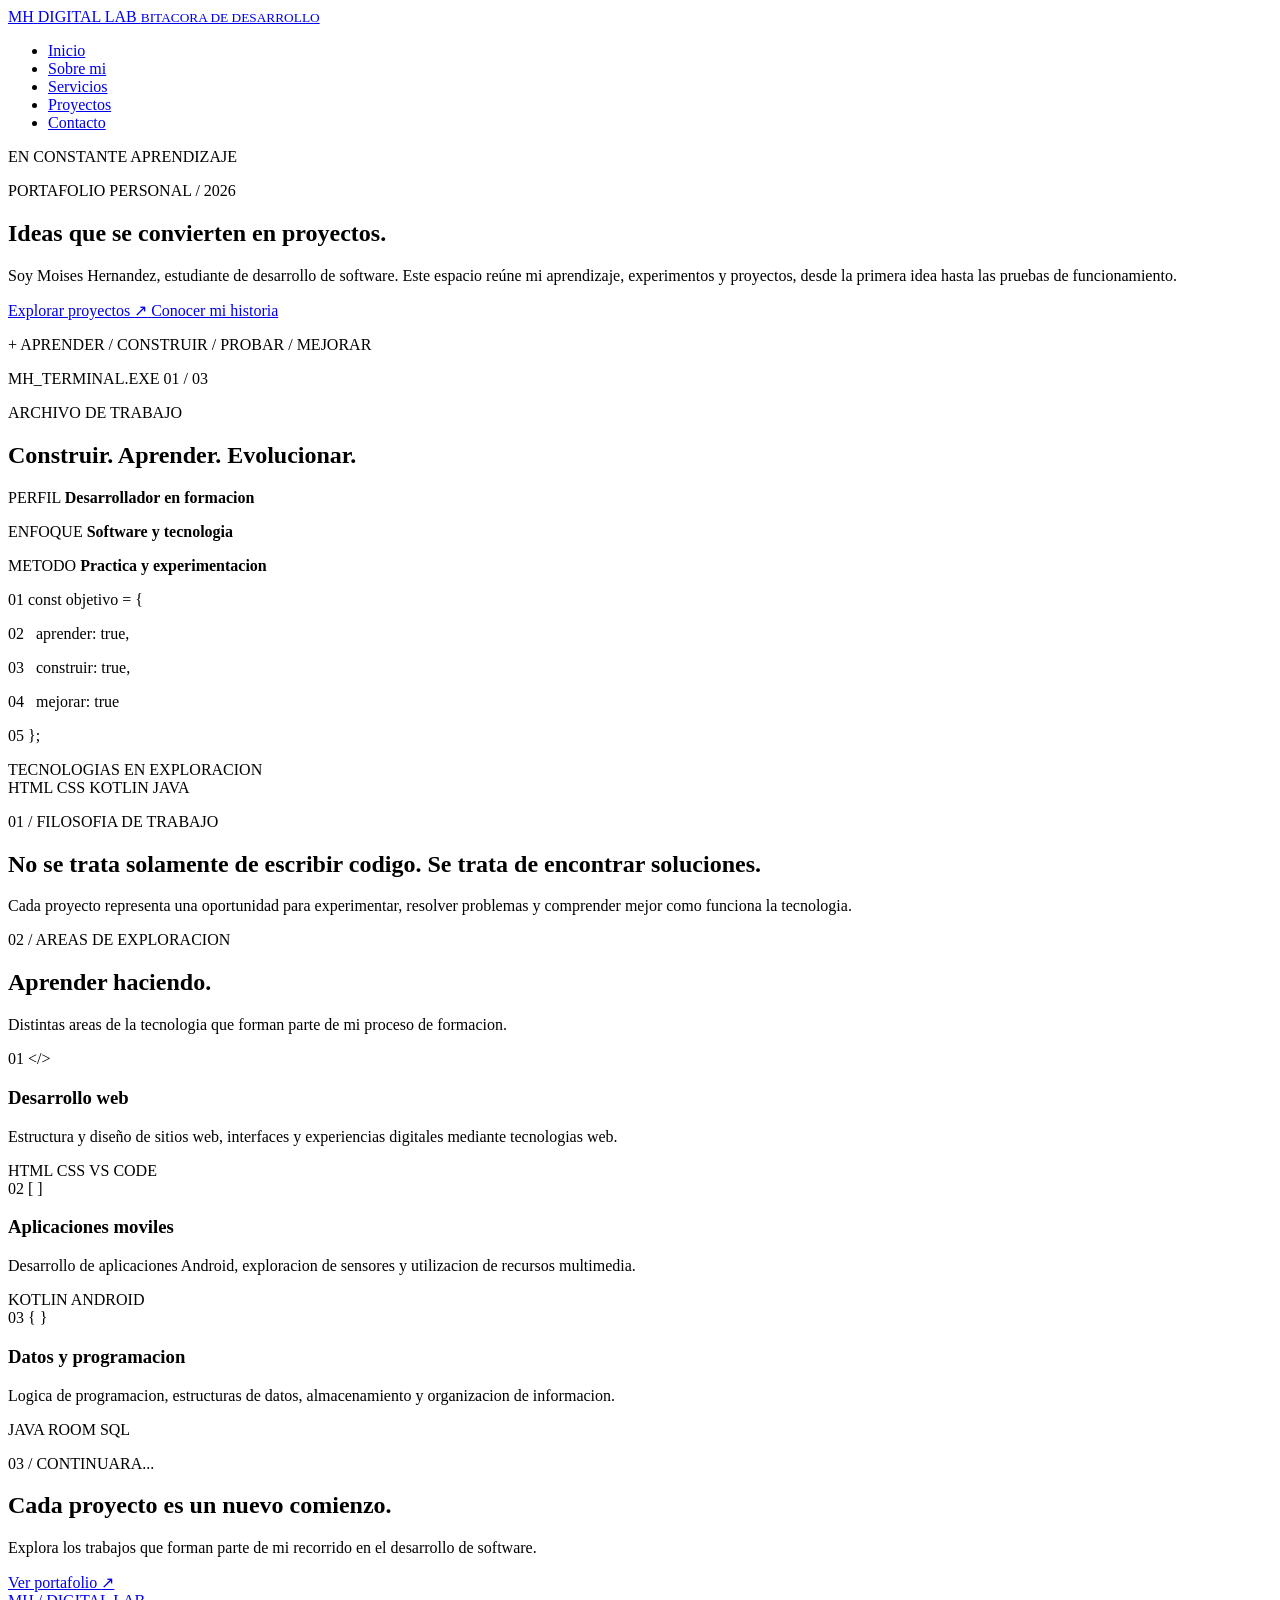
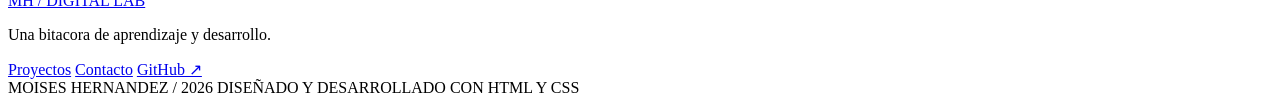
==== index.html @ 05d29c39 "Version inicial de MH Digital Lab" ====
<!DOCTYPE html>
<html lang="es">

<head>
    <meta charset="UTF-8">
    <meta name="viewport" content="width=device-width, initial-scale=1.0">

    <meta name="description"
        content="Portafolio de Moises Hernandez. Bitacora personal de aprendizaje, desarrollo de software y proyectos tecnologicos.">

    <meta name="author" content="Moises Hernandez">

    <title>MH / Digital Lab | Inicio</title>

    <!-- Hoja de estilos externa -->
    <link rel="stylesheet" href="css/styles.css">
</head>

<body>

    <!-- ENCABEZADO Y NAVEGACION -->
    <header class="site-header">

        <div class="wrap header-inner">

            <a href="index.html" id="brand" aria-label="MH Digital Lab, inicio">
                <span class="brand-mark">MH</span>
                <span class="brand-name">
                    DIGITAL LAB
                    <small>BITACORA DE DESARROLLO</small>
                </span>
            </a>

            <nav class="main-nav" aria-label="Navegacion principal">
                <ul>
                    <li><a href="index.html" class="active">Inicio</a></li>
                    <li><a href="sobre-mi.html">Sobre mi</a></li>
                    <li><a href="servicios.html">Servicios</a></li>
                    <li><a href="portafolio.html">Proyectos</a></li>
                    <li><a href="contacto.html">Contacto</a></li>
                </ul>
            </nav>

            <span class="header-status">
                <span class="status-dot"></span>
                EN CONSTANTE APRENDIZAJE
            </span>

        </div>

    </header>


    <!-- CONTENIDO PRINCIPAL -->
    <main id="contenido">


        <!-- PRESENTACION PRINCIPAL -->
        <section class="hero">

            <div class="wrap hero-grid">

                <div class="hero-copy">

                    <p class="eyebrow">
                        <span class="eyebrow-line"></span>
                        PORTAFOLIO PERSONAL / 2026
                    </p>

                    <h1>
                        Ideas que se convierten en
                        <span>proyectos.</span>
                    </h1>

                    <p class="hero-description">
                        Soy Moises Hernandez, estudiante de desarrollo
                        de software. Este espacio reúne mi aprendizaje,
                        experimentos y proyectos, desde la primera idea
                        hasta las pruebas de funcionamiento.
                    </p>

                    <div class="hero-actions">

                        <a href="portafolio.html" class="btn btn-primary">
                            Explorar proyectos
                            <span aria-hidden="true">↗</span>
                        </a>

                        <a href="sobre-mi.html" class="btn btn-secondary">
                            Conocer mi historia
                        </a>

                    </div>

                    <p class="hero-note">
                        <span class="note-symbol">+</span>
                        APRENDER / CONSTRUIR / PROBAR / MEJORAR
                    </p>

                </div>


                <!-- PANEL VISUAL PERSONALIZADO -->
                <aside class="lab-panel" aria-label="Panel de desarrollo personal">

                    <div class="panel-top">

                        <div class="window-controls">
                            <span></span>
                            <span></span>
                            <span></span>
                        </div>

                        <span>MH_TERMINAL.EXE</span>

                        <span>01 / 03</span>

                    </div>


                    <div class="panel-content">

                        <p class="terminal-label">
                            ARCHIVO DE TRABAJO
                        </p>

                        <h2>
                            Construir.
                            <span>Aprender.</span>
                            Evolucionar.
                        </h2>

                        <div class="terminal-divider"></div>

                        <div class="terminal-data">

                            <p>
                                <span>PERFIL</span>
                                <strong>Desarrollador en formacion</strong>
                            </p>

                            <p>
                                <span>ENFOQUE</span>
                                <strong>Software y tecnologia</strong>
                            </p>

                            <p>
                                <span>METODO</span>
                                <strong>Practica y experimentacion</strong>
                            </p>

                        </div>

                        <div class="code-preview">
                            <p><span class="code-number">01</span> const objetivo = {</p>
                            <p><span class="code-number">02</span> &nbsp; aprender: true,</p>
                            <p><span class="code-number">03</span> &nbsp; construir: true,</p>
                            <p><span class="code-number">04</span> &nbsp; mejorar: true</p>
                            <p><span class="code-number">05</span> };</p>
                        </div>

                    </div>


                    <div class="panel-bottom">
                        <span>TECNOLOGIAS EN EXPLORACION</span>

                        <div class="technology-tags">
                            <span>HTML</span>
                            <span>CSS</span>
                            <span>KOTLIN</span>
                            <span>JAVA</span>
                        </div>
                    </div>

                </aside>

            </div>

        </section>


        <!-- DECLARACION PERSONAL -->
        <section class="statement">

            <div class="wrap statement-content">

                <p class="section-index">
                    01 / FILOSOFIA DE TRABAJO
                </p>

                <h2>
                    No se trata solamente de escribir codigo.
                    Se trata de <span>encontrar soluciones.</span>
                </h2>

                <p>
                    Cada proyecto representa una oportunidad para
                    experimentar, resolver problemas y comprender
                    mejor como funciona la tecnologia.
                </p>

            </div>

        </section>


        <!-- AREAS DE INTERES -->
        <section class="interests">

            <div class="wrap">

                <div class="section-heading">

                    <div>
                        <p class="section-index">
                            02 / AREAS DE EXPLORACION
                        </p>

                        <h2>Aprender haciendo.</h2>
                    </div>

                    <p class="heading-description">
                        Distintas areas de la tecnologia que forman
                        parte de mi proceso de formacion.
                    </p>

                </div>


                <div class="interest-grid">


                    <article class="interest-card">

                        <div class="card-top">
                            <span>01</span>
                            <span class="card-symbol">&lt;/&gt;</span>
                        </div>

                        <h3>Desarrollo web</h3>

                        <p>
                            Estructura y diseño de sitios web,
                            interfaces y experiencias digitales
                            mediante tecnologias web.
                        </p>

                        <div class="card-tags">
                            <span>HTML</span>
                            <span>CSS</span>
                            <span>VS CODE</span>
                        </div>

                    </article>


                    <article class="interest-card">

                        <div class="card-top">
                            <span>02</span>
                            <span class="card-symbol">[ ]</span>
                        </div>

                        <h3>Aplicaciones moviles</h3>

                        <p>
                            Desarrollo de aplicaciones Android,
                            exploracion de sensores y utilizacion
                            de recursos multimedia.
                        </p>

                        <div class="card-tags">
                            <span>KOTLIN</span>
                            <span>ANDROID</span>
                        </div>

                    </article>


                    <article class="interest-card">

                        <div class="card-top">
                            <span>03</span>
                            <span class="card-symbol">{ }</span>
                        </div>

                        <h3>Datos y programacion</h3>

                        <p>
                            Logica de programacion, estructuras
                            de datos, almacenamiento y organizacion
                            de informacion.
                        </p>

                        <div class="card-tags">
                            <span>JAVA</span>
                            <span>ROOM</span>
                            <span>SQL</span>
                        </div>

                    </article>


                </div>

            </div>

        </section>


        <!-- CIERRE Y LLAMADA A LA ACCION -->
        <section class="closing">

            <div class="wrap closing-content">

                <p class="section-index">
                    03 / CONTINUARA...
                </p>

                <h2>
                    Cada proyecto es
                    <span>un nuevo comienzo.</span>
                </h2>

                <p>
                    Explora los trabajos que forman parte de mi
                    recorrido en el desarrollo de software.
                </p>

                <a href="portafolio.html" class="btn btn-dark">
                    Ver portafolio
                    <span aria-hidden="true">↗</span>
                </a>

            </div>

        </section>


    </main>


    <!-- PIE DE PAGINA -->
    <footer class="site-footer">

        <div class="wrap footer-content">

            <div>
                <a href="index.html" class="footer-brand">
                    MH / DIGITAL LAB
                </a>

                <p>
                    Una bitacora de aprendizaje y desarrollo.
                </p>
            </div>

            <div class="footer-links">

                <a href="portafolio.html">Proyectos</a>

                <a href="contacto.html">Contacto</a>

                <a href="https://github.com/juanjujustu99-crypto"
                   target="_blank"
                   rel="noopener noreferrer">
                    GitHub ↗
                </a>

            </div>

        </div>

        <div class="wrap footer-bottom">

            <span>MOISES HERNANDEZ / 2026</span>

            <span>DISEÑADO Y DESARROLLADO CON HTML Y CSS</span>

        </div>

    </footer>

</body>
</html>
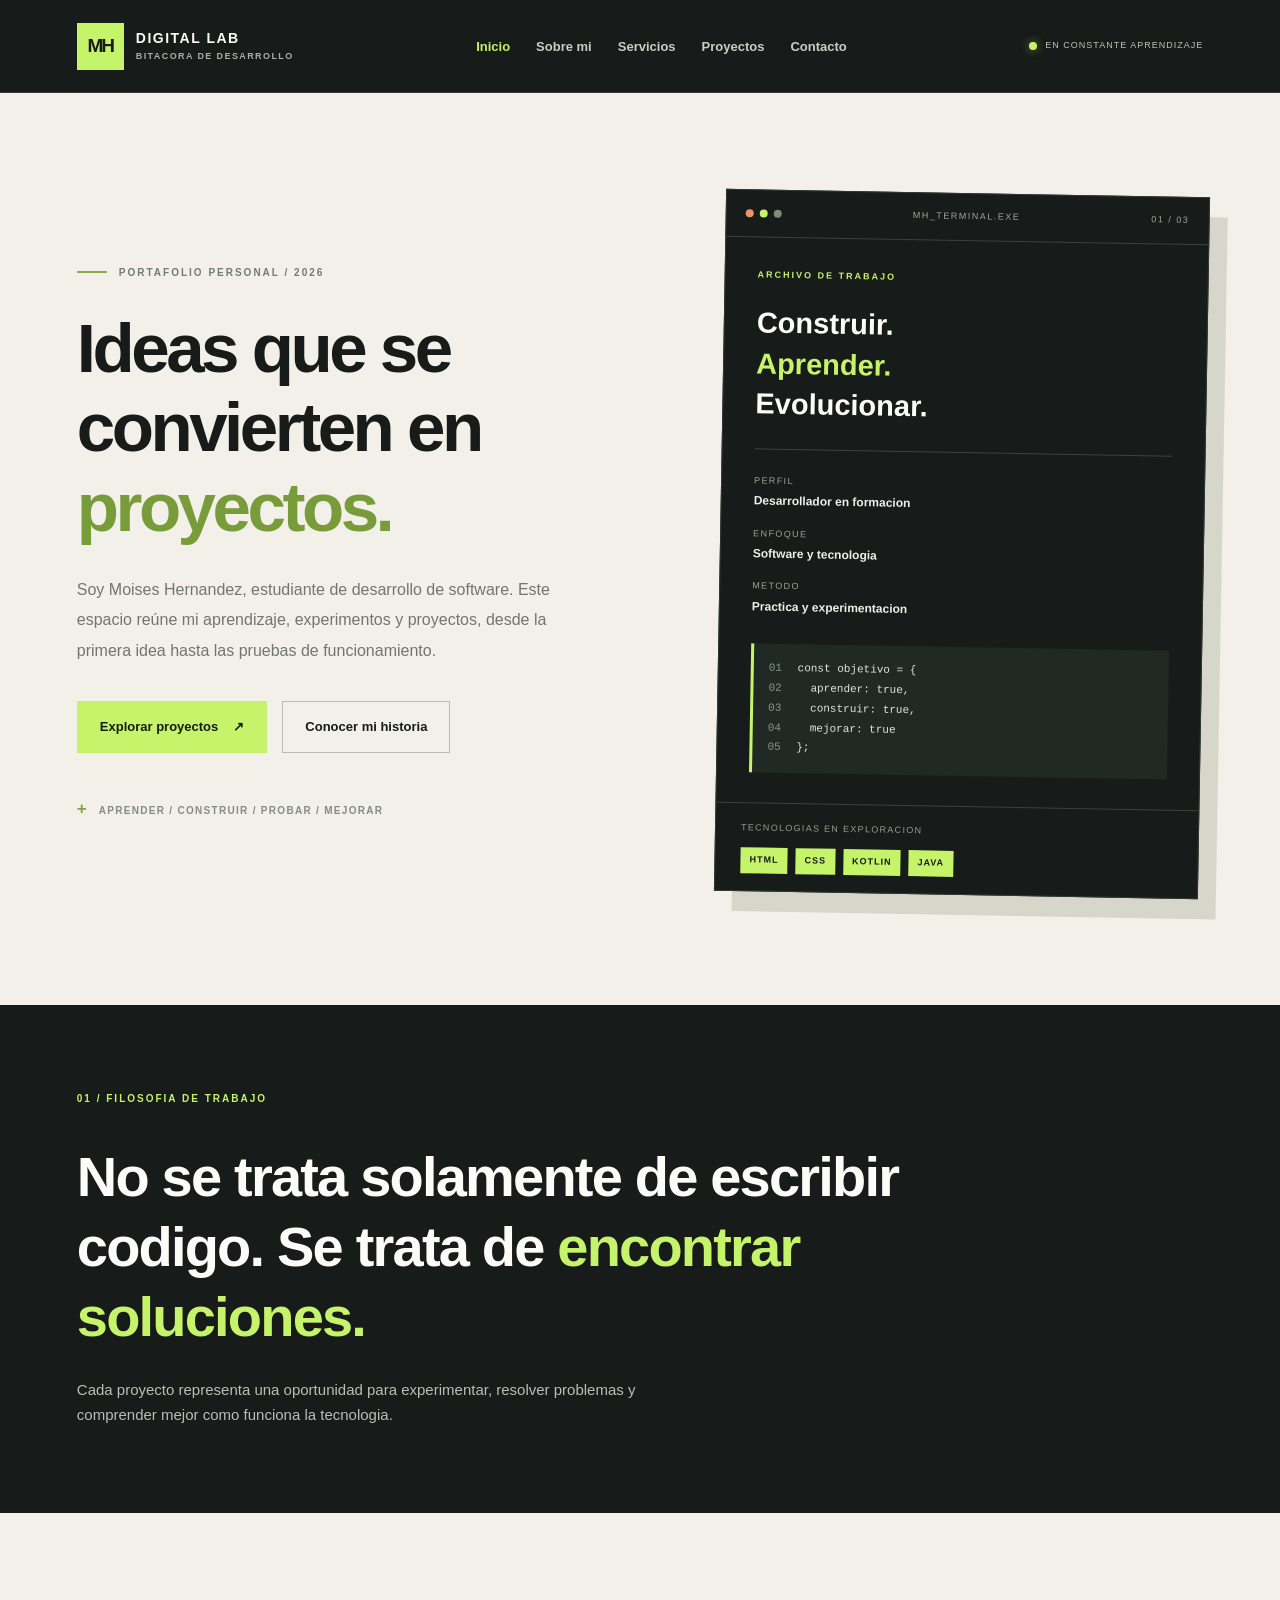
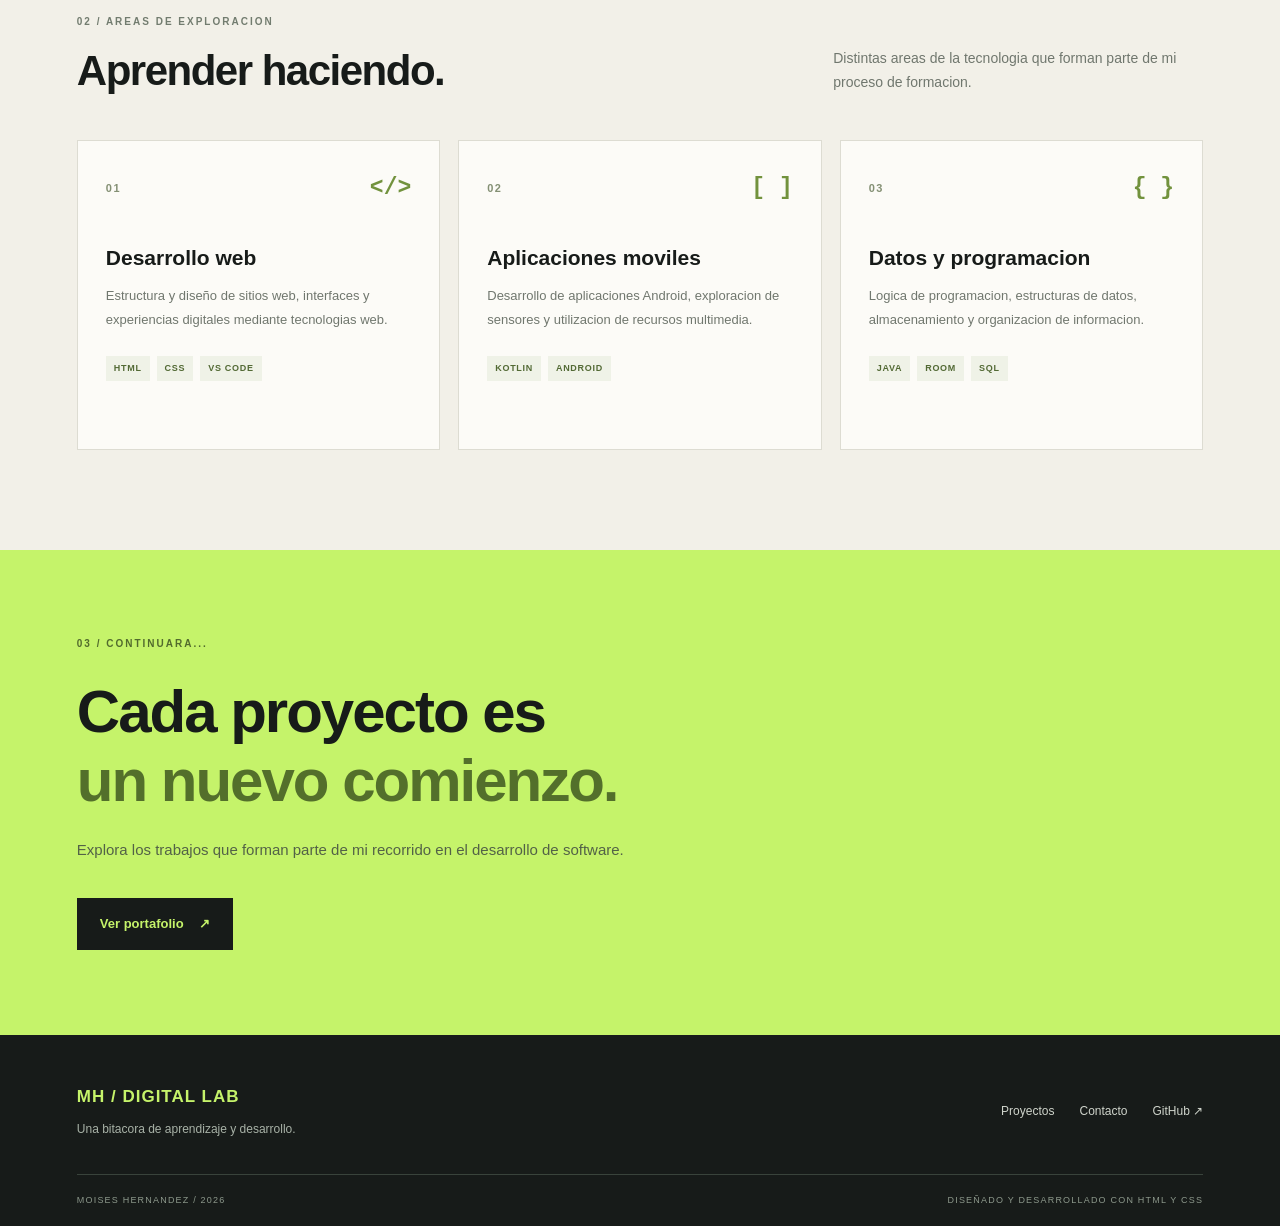
==== commit c1add8e7: "Implementa diseño responsivo y carrusel de proyectos" ====
--- a/index.html
+++ b/index.html
@@ -14,7 +14,7 @@
     <title>MH / Digital Lab | Inicio</title>
 
     <!-- Hoja de estilos externa -->
-    <link rel="stylesheet" href="css/styles.css">
+    <link rel="stylesheet" href="CSS/estilos.css">
 </head>
 
 <body>
@@ -31,6 +31,18 @@
                     <small>BITACORA DE DESARROLLO</small>
                 </span>
             </a>
+            <input
+    type="checkbox"
+    id="menu-toggle"
+    class="menu-toggle-input"
+    aria-label="Abrir o cerrar menú de navegación"
+>
+
+<label
+    for="menu-toggle"
+    class="menu-toggle-button"
+    aria-hidden="true">
+</label>
 
             <nav class="main-nav" aria-label="Navegacion principal">
                 <ul>
--- a/CSS/estilos.css
+++ b/CSS/estilos.css
@@ -0,0 +1,3378 @@
+
+/* ==================================================
+   MH / DIGITAL LAB
+   Identidad visual y hoja de estilos principal
+   Autor: Moises Hernandez
+================================================== */
+
+
+/* 01. VARIABLES Y CONFIGURACION GENERAL
+-------------------------------------------------- */
+
+:root {
+    --grafito: #171B19;
+    --grafito-claro: #222925;
+    --grafito-suave: #303A33;
+
+    --marfil: #F2F0E8;
+    --blanco: #FCFBF7;
+
+    --lima: #C5F36A;
+    --naranja: #E79564;
+
+    --texto: #202820;
+    --texto-secundario: #70776E;
+    --borde: #DDDCD2;
+
+    --ancho-maximo: 1180px;
+}
+
+* {
+    margin: 0;
+    padding: 0;
+    box-sizing: border-box;
+}
+
+html {
+    scroll-behavior: smooth;
+}
+
+body {
+    font-family: "Segoe UI", Arial, sans-serif;
+    background-color: var(--marfil);
+    color: var(--texto);
+    font-size: 16px;
+    line-height: 1.7;
+}
+
+.wrap {
+    width: 88%;
+    max-width: var(--ancho-maximo);
+    margin: 0 auto;
+}
+
+a {
+    color: inherit;
+    text-decoration: none;
+}
+
+ul {
+    list-style: none;
+}
+
+img {
+    max-width: 100%;
+    display: block;
+}
+
+h1, h2, h3 {
+    line-height: 1.15;
+    font-weight: 750;
+}
+
+
+/* 02. ENCABEZADO Y MARCA PERSONAL
+-------------------------------------------------- */
+
+.site-header {
+    background-color: var(--grafito);
+    color: var(--blanco);
+    border-bottom: 1px solid #343D37;
+}
+
+.header-inner {
+    min-height: 92px;
+    display: flex;
+    align-items: center;
+    justify-content: space-between;
+    gap: 30px;
+}
+
+/* Identidad MH */
+
+#brand {
+    display: flex;
+    align-items: center;
+    gap: 12px;
+    flex-shrink: 0;
+}
+
+.brand-mark {
+    width: 47px;
+    height: 47px;
+    display: grid;
+    place-items: center;
+    background-color: var(--lima);
+    color: var(--grafito);
+    font-weight: 900;
+    font-size: 19px;
+    letter-spacing: -2px;
+}
+
+.brand-name {
+    font-size: 14px;
+    font-weight: 800;
+    letter-spacing: 1.5px;
+    line-height: 1.3;
+}
+
+.brand-name small {
+    display: block;
+    color: #A6B0A5;
+    font-size: 9px;
+    letter-spacing: 1.4px;
+    margin-top: 4px;
+}
+
+/* Navegacion */
+
+.main-nav ul {
+    display: flex;
+    flex-wrap: wrap;
+    gap: 26px;
+}
+
+.main-nav a {
+    color: #C8CEC7;
+    font-size: 13px;
+    font-weight: 600;
+    transition: color 0.25s ease;
+}
+
+.main-nav a:hover,
+.main-nav a.active {
+    color: var(--lima);
+}
+
+.header-status {
+    color: #BAC3B9;
+    font-size: 9px;
+    letter-spacing: 1px;
+    display: flex;
+    align-items: center;
+    gap: 8px;
+    white-space: nowrap;
+}
+
+.status-dot {
+    width: 8px;
+    height: 8px;
+    border-radius: 50%;
+    background-color: var(--lima);
+    box-shadow: 0 0 10px rgba(197, 243, 106, 0.5);
+}
+
+
+/* 03. PRESENTACION PRINCIPAL
+-------------------------------------------------- */
+
+.hero {
+    padding: 100px 0 110px;
+    overflow: hidden;
+}
+
+.hero-grid {
+    display: grid;
+    grid-template-columns: 1.08fr 0.92fr;
+    align-items: center;
+    gap: 75px;
+}
+
+.eyebrow,
+.section-index {
+    display: flex;
+    align-items: center;
+    gap: 12px;
+    color: #727C6F;
+    font-size: 10px;
+    font-weight: 800;
+    letter-spacing: 2px;
+}
+
+.eyebrow {
+    margin-bottom: 28px;
+}
+
+.eyebrow-line {
+    width: 30px;
+    height: 2px;
+    background-color: #8BAB46;
+}
+
+.hero-copy h1 {
+    color: var(--grafito);
+    font-size: clamp(48px, 5.4vw, 72px);
+    letter-spacing: -3.5px;
+    max-width: 620px;
+    margin-bottom: 28px;
+}
+
+.hero-copy h1 span {
+    display: block;
+    color: #789C39;
+}
+
+.hero-description {
+    max-width: 520px;
+    color: var(--texto-secundario);
+    font-size: 16px;
+    line-height: 1.9;
+}
+
+.hero-actions {
+    display: flex;
+    flex-wrap: wrap;
+    align-items: center;
+    gap: 15px;
+    margin-top: 35px;
+}
+
+/* Botones generales */
+
+.btn {
+    display: inline-flex;
+    align-items: center;
+    justify-content: center;
+    gap: 15px;
+    padding: 14px 22px;
+    font-size: 13px;
+    font-weight: 750;
+    transition: all 0.25s ease;
+}
+
+.btn-primary {
+    background-color: var(--lima);
+    color: var(--grafito);
+    border: 1px solid var(--lima);
+}
+
+.btn-primary:hover {
+    background-color: var(--grafito);
+    color: var(--lima);
+    transform: translateY(-3px);
+    box-shadow: 0 9px 20px rgba(23, 27, 25, 0.15);
+}
+
+.btn-secondary {
+    border: 1px solid #B8BBAE;
+    color: var(--grafito);
+}
+
+.btn-secondary:hover {
+    background-color: var(--grafito);
+    border-color: var(--grafito);
+    color: var(--blanco);
+    transform: translateY(-3px);
+}
+
+.btn-dark {
+    background-color: var(--grafito);
+    color: var(--lima);
+    border: 1px solid var(--grafito);
+}
+
+.btn-dark:hover {
+    background-color: var(--lima);
+    border-color: var(--lima);
+    color: var(--grafito);
+    transform: translateY(-3px);
+}
+
+.hero-note {
+    margin-top: 42px;
+    color: #858C80;
+    font-size: 10px;
+    font-weight: 750;
+    letter-spacing: 1.3px;
+}
+
+.note-symbol {
+    color: #83A641;
+    font-size: 17px;
+    margin-right: 7px;
+}
+
+
+/* 04. PANEL VISUAL TIPO TERMINAL
+-------------------------------------------------- */
+
+.lab-panel {
+    background-color: var(--grafito);
+    color: var(--blanco);
+    box-shadow: 18px 20px 0 #D6D7CA;
+    border: 1px solid #303A33;
+    transform: rotate(1deg);
+}
+
+/* Barra superior del panel */
+
+.panel-top {
+    height: 47px;
+    padding: 0 19px;
+    display: flex;
+    align-items: center;
+    justify-content: space-between;
+    gap: 12px;
+    color: #9BA99B;
+    border-bottom: 1px solid #39433B;
+    font-size: 9px;
+    letter-spacing: 1.5px;
+}
+
+.window-controls {
+    display: flex;
+    gap: 6px;
+}
+
+.window-controls span {
+    width: 8px;
+    height: 8px;
+    border-radius: 50%;
+    background-color: #7F8A7F;
+}
+
+.window-controls span:first-child {
+    background-color: var(--naranja);
+}
+
+.window-controls span:nth-child(2) {
+    background-color: var(--lima);
+}
+
+/* Contenido interno */
+
+.panel-content {
+    padding: 30px 32px;
+}
+
+.terminal-label {
+    color: var(--lima);
+    font-size: 9px;
+    letter-spacing: 2px;
+    font-weight: 800;
+    margin-bottom: 20px;
+}
+
+.panel-content h2 {
+    color: var(--blanco);
+    font-size: 29px;
+    line-height: 1.4;
+}
+
+.panel-content h2 span {
+    color: var(--lima);
+    display: block;
+}
+
+.terminal-divider {
+    width: 100%;
+    height: 1px;
+    background-color: #3A443D;
+    margin: 24px 0;
+}
+
+.terminal-data {
+    display: grid;
+    gap: 15px;
+}
+
+.terminal-data p {
+    display: flex;
+    flex-direction: column;
+    gap: 2px;
+    margin: 0;
+}
+
+.terminal-data span {
+    color: #9AA79A;
+    font-size: 9px;
+    letter-spacing: 1.4px;
+}
+
+.terminal-data strong {
+    color: #EDF0E9;
+    font-size: 12px;
+    font-weight: 600;
+}
+
+.code-preview {
+    margin-top: 27px;
+    padding: 15px;
+    background-color: #202923;
+    border-left: 3px solid var(--lima);
+}
+
+.code-preview p {
+    color: #DEE7D9;
+    font-family: Consolas, monospace;
+    font-size: 11px;
+    line-height: 1.8;
+    margin: 0;
+}
+
+.code-number {
+    color: #889886;
+    margin-right: 9px;
+}
+
+/* Tecnologias del panel */
+
+.panel-bottom {
+    padding: 17px 25px;
+    border-top: 1px solid #39433B;
+}
+
+.panel-bottom > span {
+    display: block;
+    color: #91A092;
+    font-size: 9px;
+    letter-spacing: 1.3px;
+    margin-bottom: 12px;
+}
+
+.technology-tags {
+    display: flex;
+    flex-wrap: wrap;
+    gap: 8px;
+}
+
+.technology-tags span {
+    color: var(--grafito);
+    background-color: var(--lima);
+    padding: 5px 9px;
+    font-size: 9px;
+    font-weight: 900;
+    letter-spacing: 1px;
+}
+
+
+/* 05. DECLARACION PERSONAL
+-------------------------------------------------- */
+
+.statement {
+    background-color: var(--grafito);
+    color: var(--blanco);
+    padding: 85px 0;
+}
+
+.statement .section-index {
+    color: var(--lima);
+    margin-bottom: 35px;
+}
+
+.statement h2 {
+    max-width: 970px;
+    font-size: clamp(34px, 4.5vw, 56px);
+    letter-spacing: -1.8px;
+    line-height: 1.25;
+}
+
+.statement h2 span {
+    color: var(--lima);
+}
+
+.statement-content > p:last-child {
+    color: #B7C0B5;
+    max-width: 620px;
+    margin-top: 25px;
+    font-size: 15px;
+}
+
+
+/* 06. AREAS DE EXPLORACION
+-------------------------------------------------- */
+
+.interests {
+    padding: 100px 0;
+    background-color: var(--marfil);
+}
+
+.section-heading {
+    display: flex;
+    justify-content: space-between;
+    align-items: end;
+    gap: 35px;
+    margin-bottom: 45px;
+}
+
+.section-heading .section-index {
+    margin-bottom: 17px;
+}
+
+.section-heading h2 {
+    color: var(--grafito);
+    font-size: 42px;
+    letter-spacing: -1.5px;
+}
+
+.heading-description {
+    max-width: 370px;
+    color: var(--texto-secundario);
+    font-size: 14px;
+    margin: 0;
+}
+
+/* Tarjetas */
+
+.interest-grid {
+    display: grid;
+    grid-template-columns: repeat(3, 1fr);
+    gap: 18px;
+}
+
+.interest-card {
+    min-height: 310px;
+    background-color: var(--blanco);
+    border: 1px solid var(--borde);
+    padding: 28px;
+    transition: all 0.3s ease;
+}
+
+.interest-card:hover {
+    transform: translateY(-7px);
+    border-color: #93B64D;
+    box-shadow: 0 15px 30px rgba(23, 27, 25, 0.08);
+}
+
+.card-top {
+    display: flex;
+    justify-content: space-between;
+    align-items: center;
+    margin-bottom: 38px;
+}
+
+.card-top > span:first-child {
+    color: #849074;
+    font-size: 11px;
+    font-weight: 800;
+    letter-spacing: 1.5px;
+}
+
+.card-symbol {
+    color: #72923D;
+    font-family: Consolas, monospace;
+    font-size: 23px;
+    font-weight: bold;
+}
+
+.interest-card h3 {
+    color: var(--grafito);
+    font-size: 21px;
+    margin-bottom: 14px;
+}
+
+.interest-card p {
+    color: var(--texto-secundario);
+    font-size: 13px;
+    line-height: 1.8;
+    margin-bottom: 25px;
+}
+
+.card-tags {
+    display: flex;
+    flex-wrap: wrap;
+    gap: 7px;
+}
+
+.card-tags span {
+    padding: 5px 8px;
+    background-color: #EFF2E7;
+    color: #536A35;
+    font-size: 9px;
+    font-weight: 800;
+    letter-spacing: 0.7px;
+}
+
+
+/* 07. CIERRE Y LLAMADA A LA ACCION
+-------------------------------------------------- */
+
+.closing {
+    padding: 85px 0;
+    background-color: var(--lima);
+}
+
+.closing .section-index {
+    color: #526B2D;
+    margin-bottom: 25px;
+}
+
+.closing h2 {
+    max-width: 750px;
+    color: var(--grafito);
+    font-size: clamp(38px, 5vw, 60px);
+    letter-spacing: -2px;
+}
+
+.closing h2 span {
+    display: block;
+    color: #536F2B;
+}
+
+.closing-content > p:not(.section-index) {
+    color: #536247;
+    font-size: 15px;
+    margin: 22px 0 30px;
+}
+
+.closing .btn {
+    margin-top: 5px;
+}
+
+
+/* 08. PIE DE PAGINA
+-------------------------------------------------- */
+
+.site-footer {
+    padding-top: 48px;
+    background-color: var(--grafito);
+    color: var(--blanco);
+}
+
+.footer-content {
+    display: flex;
+    justify-content: space-between;
+    align-items: center;
+    gap: 25px;
+    padding-bottom: 35px;
+}
+
+.footer-brand {
+    color: var(--lima);
+    font-size: 17px;
+    font-weight: 900;
+    letter-spacing: 1px;
+}
+
+.footer-content p {
+    color: #A8B2A7;
+    font-size: 12px;
+    margin-top: 7px;
+}
+
+.footer-links {
+    display: flex;
+    flex-wrap: wrap;
+    gap: 25px;
+}
+
+.footer-links a {
+    color: #CFD4CB;
+    font-size: 12px;
+    transition: color 0.25s ease;
+}
+
+.footer-links a:hover {
+    color: var(--lima);
+}
+
+.footer-bottom {
+    padding: 18px 0;
+    display: flex;
+    justify-content: space-between;
+    gap: 15px;
+    border-top: 1px solid #39433B;
+    color: #8D998C;
+    font-size: 9px;
+    letter-spacing: 1.2px;
+}
+
+
+/* 09. ACCESIBILIDAD
+-------------------------------------------------- */
+
+a:focus-visible {
+    outline: 3px solid #769D37;
+    outline-offset: 5px;
+}
+
+@media (prefers-reduced-motion: reduce) {
+
+    html {
+        scroll-behavior: auto;
+    }
+
+    *,
+    *::before,
+    *::after {
+        transition-duration: 0.01ms !important;
+        animation-duration: 0.01ms !important;
+    }
+
+}
+
+
+/* 10. ADAPTACION A TABLET
+-------------------------------------------------- */
+
+@media (max-width: 1000px) {
+
+    .header-inner {
+        flex-wrap: wrap;
+        justify-content: center;
+        padding: 18px 0;
+    }
+
+    .main-nav ul {
+        justify-content: center;
+        gap: 16px;
+    }
+
+    .header-status {
+        display: none;
+    }
+
+    .hero-grid {
+        gap: 40px;
+    }
+
+    .interest-grid {
+        grid-template-columns: repeat(2, 1fr);
+    }
+
+}
+
+
+/* 11. ADAPTACION A MOVILES
+-------------------------------------------------- */
+
+@media (max-width: 700px) {
+
+    .wrap {
+        width: 91%;
+    }
+
+    .header-inner {
+        gap: 18px;
+    }
+
+    .main-nav ul {
+        gap: 12px 18px;
+    }
+
+    .main-nav a {
+        font-size: 12px;
+    }
+
+    .hero {
+        padding: 70px 0 85px;
+    }
+
+    .hero-grid {
+        grid-template-columns: 1fr;
+        gap: 55px;
+    }
+
+    .hero-copy h1 {
+        font-size: 48px;
+        letter-spacing: -2px;
+    }
+
+    .lab-panel {
+        max-width: 500px;
+        width: 100%;
+        margin: 0 auto;
+    }
+
+    .statement {
+        padding: 65px 0;
+    }
+
+    .interests {
+        padding: 70px 0;
+    }
+
+    .section-heading {
+        flex-direction: column;
+        align-items: start;
+    }
+
+    .section-heading h2 {
+        font-size: 35px;
+    }
+
+    .interest-grid {
+        grid-template-columns: 1fr;
+    }
+
+    .interest-card {
+        min-height: auto;
+    }
+
+    .closing {
+        padding: 65px 0;
+    }
+
+    .footer-content,
+    .footer-bottom {
+        flex-direction: column;
+        align-items: flex-start;
+    }
+
+}
+
+/* ==================================================
+   MH / DIGITAL LAB
+   PAGINA: SOBRE MI
+================================================== */
+
+
+/* 12. ENCABEZADO INTERIOR
+-------------------------------------------------- */
+
+.page-hero {
+    background-color: var(--grafito);
+    color: var(--blanco);
+    padding: 85px 0;
+    overflow: hidden;
+}
+
+.page-hero-grid {
+    display: grid;
+    grid-template-columns: 1.1fr 0.9fr;
+    align-items: center;
+    gap: 75px;
+}
+
+.page-kicker {
+    color: var(--lima);
+    font-size: 10px;
+    font-weight: 800;
+    letter-spacing: 2px;
+    margin-bottom: 25px;
+}
+
+.page-hero-copy h1 {
+    max-width: 650px;
+    font-size: clamp(40px, 5vw, 63px);
+    letter-spacing: -2.5px;
+    color: var(--blanco);
+}
+
+.page-hero-copy h1 span {
+    display: block;
+    color: var(--lima);
+}
+
+.page-lead {
+    max-width: 560px;
+    color: #B7C0B5;
+    font-size: 15px;
+    margin-top: 25px;
+    line-height: 1.9;
+}
+
+
+/* 13. TARJETA DE IDENTIDAD
+-------------------------------------------------- */
+
+.profile-stamp {
+    min-height: 250px;
+    padding: 25px;
+    background-color: var(--grafito-claro);
+    border: 1px solid #485248;
+    display: flex;
+    flex-direction: column;
+    justify-content: space-between;
+    position: relative;
+}
+
+.profile-stamp::before {
+    content: "";
+    position: absolute;
+    top: -10px;
+    right: -10px;
+    width: 65px;
+    height: 65px;
+    border-top: 4px solid var(--lima);
+    border-right: 4px solid var(--lima);
+}
+
+.stamp-top,
+.stamp-bottom {
+    display: flex;
+    justify-content: space-between;
+    gap: 10px;
+    color: #AAB5A8;
+    font-size: 9px;
+    letter-spacing: 1.5px;
+    font-weight: 700;
+}
+
+.stamp-main {
+    display: flex;
+    align-items: center;
+    gap: 22px;
+}
+
+.stamp-initials {
+    color: var(--grafito);
+    background-color: var(--lima);
+    width: 105px;
+    height: 105px;
+    display: grid;
+    place-items: center;
+    font-weight: 900;
+    font-size: 42px;
+    letter-spacing: -4px;
+}
+
+.stamp-main p {
+    color: var(--blanco);
+    font-size: 14px;
+    font-weight: 800;
+    letter-spacing: 1px;
+    margin-bottom: 5px;
+}
+
+.stamp-main div > span {
+    color: var(--lima);
+    font-size: 9px;
+    letter-spacing: 1.2px;
+}
+
+
+/* 14. PRESENTACION PERSONAL
+-------------------------------------------------- */
+
+.about-introduction {
+    padding: 95px 0;
+    background-color: var(--blanco);
+}
+
+.about-intro-grid {
+    display: grid;
+    grid-template-columns: 0.8fr 1.2fr;
+    gap: 90px;
+}
+
+.about-side .section-index {
+    margin-bottom: 25px;
+}
+
+.about-side h2 {
+    max-width: 390px;
+    color: var(--grafito);
+    font-size: 42px;
+    letter-spacing: -1.5px;
+}
+
+.about-description {
+    padding-top: 5px;
+}
+
+.about-highlight {
+    color: #536F2B;
+    font-size: 21px;
+    line-height: 1.6;
+    font-weight: 700;
+    margin-bottom: 22px;
+}
+
+.about-description p:not(.about-highlight) {
+    color: var(--texto-secundario);
+    font-size: 14px;
+    line-height: 1.95;
+    margin-bottom: 18px;
+}
+
+
+/* 15. RECORRIDO ACADEMICO
+-------------------------------------------------- */
+
+.learning-section {
+    padding: 95px 0;
+    background-color: var(--marfil);
+}
+
+.learning-section .section-heading {
+    margin-bottom: 55px;
+}
+
+.learning-path {
+    border-top: 1px solid var(--borde);
+}
+
+.path-item {
+    display: grid;
+    grid-template-columns: 90px 1fr;
+    gap: 25px;
+    padding: 35px 15px;
+    border-bottom: 1px solid var(--borde);
+    transition: background-color 0.3s ease;
+}
+
+.path-item:hover {
+    background-color: #EAEDE2;
+}
+
+.path-number {
+    color: #8EAA59;
+    font-size: 32px;
+    font-weight: 900;
+    letter-spacing: -2px;
+}
+
+.path-content {
+    max-width: 850px;
+}
+
+.path-meta {
+    display: flex;
+    flex-wrap: wrap;
+    gap: 12px;
+    margin-bottom: 15px;
+}
+
+.path-meta span {
+    color: #72845B;
+    font-size: 9px;
+    font-weight: 900;
+    letter-spacing: 1.5px;
+}
+
+.path-content h3 {
+    color: var(--grafito);
+    font-size: 25px;
+    margin-bottom: 13px;
+}
+
+.path-content p {
+    max-width: 760px;
+    color: var(--texto-secundario);
+    font-size: 14px;
+    line-height: 1.9;
+    margin-bottom: 20px;
+}
+
+
+/* 16. FORMA DE TRABAJO
+-------------------------------------------------- */
+
+.work-method {
+    background-color: var(--grafito);
+    padding: 90px 0;
+    color: var(--blanco);
+}
+
+.work-method .section-index {
+    color: var(--lima);
+    margin-bottom: 25px;
+}
+
+.work-method h2 {
+    color: var(--blanco);
+    font-size: 39px;
+    max-width: 650px;
+    letter-spacing: -1px;
+    margin-bottom: 45px;
+}
+
+.method-grid {
+    display: grid;
+    grid-template-columns: repeat(3, 1fr);
+    gap: 18px;
+}
+
+.method-card {
+    border: 1px solid #485248;
+    padding: 28px;
+    min-height: 220px;
+    transition: border-color 0.3s ease,
+                transform 0.3s ease;
+}
+
+.method-card:hover {
+    border-color: var(--lima);
+    transform: translateY(-5px);
+}
+
+.method-card > span {
+    color: var(--lima);
+    font-size: 10px;
+    font-weight: 800;
+    letter-spacing: 1.5px;
+}
+
+.method-card h3 {
+    margin-top: 28px;
+    margin-bottom: 14px;
+    color: var(--blanco);
+    font-size: 19px;
+}
+
+.method-card p {
+    color: #B7C0B5;
+    font-size: 13px;
+    line-height: 1.8;
+}
+
+
+/* 17. HERRAMIENTAS Y TECNOLOGIAS
+-------------------------------------------------- */
+
+.tools-section {
+    background-color: #E9ECE2;
+    padding: 75px 0;
+}
+
+.tools-content {
+    display: grid;
+    grid-template-columns: 0.8fr 1.2fr;
+    gap: 70px;
+    align-items: center;
+}
+
+.tools-content h2 {
+    color: var(--grafito);
+    font-size: 32px;
+    margin-top: 20px;
+}
+
+.tools-list {
+    display: flex;
+    flex-wrap: wrap;
+    gap: 12px;
+}
+
+.tools-list span {
+    padding: 12px 17px;
+    background-color: var(--blanco);
+    border: 1px solid #D4D9CC;
+    color: #47583B;
+    font-size: 11px;
+    font-weight: 800;
+    letter-spacing: 1px;
+    transition: all 0.25s ease;
+}
+
+.tools-list span:hover {
+    background-color: var(--grafito);
+    border-color: var(--grafito);
+    color: var(--lima);
+}
+
+
+/* 18. CIERRE DE LA PAGINA SOBRE MI
+-------------------------------------------------- */
+
+.about-closing {
+    background-color: var(--lima);
+    padding: 80px 0;
+}
+
+.about-closing .section-index {
+    color: #526B2D;
+    margin-bottom: 25px;
+}
+
+.about-closing h2 {
+    max-width: 750px;
+    color: var(--grafito);
+    font-size: clamp(39px, 5vw, 58px);
+    letter-spacing: -2px;
+}
+
+.about-closing h2 span {
+    display: block;
+    color: #536F2B;
+}
+
+.about-closing-content > p:not(.section-index) {
+    max-width: 600px;
+    color: #536247;
+    margin: 22px 0 25px;
+    font-size: 14px;
+}
+
+
+/* 19. ADAPTACION RESPONSIVE
+-------------------------------------------------- */
+
+@media (max-width: 1000px) {
+
+    .page-hero-grid {
+        gap: 40px;
+    }
+
+    .about-intro-grid,
+    .tools-content {
+        gap: 40px;
+    }
+
+}
+
+@media (max-width: 700px) {
+
+    .page-hero {
+        padding: 65px 0;
+    }
+
+    .page-hero-grid {
+        grid-template-columns: 1fr;
+        gap: 45px;
+    }
+
+    .page-hero-copy h1 {
+        font-size: 43px;
+    }
+
+    .profile-stamp {
+        min-height: 220px;
+    }
+
+    .about-introduction,
+    .learning-section {
+        padding: 65px 0;
+    }
+
+    .about-intro-grid {
+        grid-template-columns: 1fr;
+        gap: 30px;
+    }
+
+    .about-side h2 {
+        font-size: 35px;
+    }
+
+    .path-item {
+        grid-template-columns: 48px 1fr;
+        gap: 12px;
+        padding: 28px 5px;
+    }
+
+    .path-number {
+        font-size: 25px;
+    }
+
+    .path-content h3 {
+        font-size: 21px;
+    }
+
+    .work-method {
+        padding: 65px 0;
+    }
+
+    .work-method h2 {
+        font-size: 32px;
+    }
+
+    .method-grid {
+        grid-template-columns: 1fr;
+    }
+
+    .method-card {
+        min-height: auto;
+    }
+
+    .tools-content {
+        grid-template-columns: 1fr;
+    }
+
+    .tools-content h2 {
+        font-size: 28px;
+    }
+
+    .about-closing {
+        padding: 65px 0;
+    }
+
+}
+
+/* ==================================================
+   MH / DIGITAL LAB
+   PAGINA: SERVICIOS
+================================================== */
+
+
+/* 20. PRESENTACION DE SERVICIOS
+-------------------------------------------------- */
+
+.services-hero {
+    background-color: var(--grafito);
+    color: var(--blanco);
+    padding: 90px 0;
+}
+
+.services-hero-content {
+    display: grid;
+    grid-template-columns: 1.2fr 0.8fr;
+    align-items: center;
+    gap: 85px;
+}
+
+.services-hero-text h1 {
+    color: var(--blanco);
+    font-size: clamp(43px, 5vw, 65px);
+    letter-spacing: -2.5px;
+    line-height: 1.15;
+}
+
+.services-hero-text h1 span {
+    display: block;
+    color: var(--lima);
+}
+
+.services-hero-text > p:last-child {
+    max-width: 600px;
+    color: #B7C0B5;
+    font-size: 15px;
+    line-height: 1.9;
+    margin-top: 26px;
+}
+
+/* Manifiesto */
+
+.services-manifesto {
+    padding: 32px;
+    border-left: 3px solid var(--lima);
+    background-color: var(--grafito-claro);
+}
+
+.manifesto-index {
+    display: block;
+    color: var(--lima);
+    font-size: 10px;
+    font-weight: 800;
+    letter-spacing: 1.6px;
+    margin-bottom: 28px;
+}
+
+.services-manifesto p {
+    color: var(--blanco);
+    font-size: 22px;
+    font-weight: 650;
+    line-height: 1.6;
+}
+
+.manifesto-line {
+    height: 1px;
+    width: 100%;
+    background-color: #485248;
+    margin: 25px 0 17px;
+}
+
+.manifesto-bottom {
+    color: #9AA79A;
+    font-size: 9px;
+    font-weight: 800;
+    letter-spacing: 1px;
+}
+
+
+/* 21. CATALOGO DE AREAS
+-------------------------------------------------- */
+
+.services-catalog {
+    background-color: var(--marfil);
+    padding: 100px 0;
+}
+
+.services-heading {
+    display: flex;
+    justify-content: space-between;
+    align-items: end;
+    gap: 35px;
+    margin-bottom: 50px;
+}
+
+.services-heading .section-index {
+    margin-bottom: 18px;
+}
+
+.services-heading h2 {
+    color: var(--grafito);
+    font-size: 42px;
+    letter-spacing: -1.5px;
+}
+
+.services-heading > p {
+    max-width: 350px;
+    color: var(--texto-secundario);
+    font-size: 14px;
+    margin: 0;
+}
+
+.service-list {
+    border-top: 1px solid #CFCFC2;
+}
+
+.service-row {
+    display: grid;
+    grid-template-columns: 135px 1fr 45px;
+    align-items: center;
+    gap: 30px;
+    padding: 38px 20px;
+    border-bottom: 1px solid #CFCFC2;
+    transition: background-color 0.3s ease,
+                padding 0.3s ease;
+}
+
+.service-row:hover {
+    background-color: #E8EDE0;
+    padding-left: 30px;
+}
+
+.service-identity {
+    display: flex;
+    flex-direction: column;
+    gap: 12px;
+}
+
+.service-number {
+    color: #829D50;
+    font-size: 13px;
+    font-weight: 900;
+    letter-spacing: 2px;
+}
+
+.service-symbol {
+    color: var(--grafito);
+    font-size: 30px;
+    font-family: Consolas, monospace;
+    font-weight: 800;
+}
+
+.service-information {
+    max-width: 760px;
+}
+
+.service-category {
+    color: #799444;
+    font-size: 9px;
+    font-weight: 900;
+    letter-spacing: 1.6px;
+}
+
+.service-information h3 {
+    color: var(--grafito);
+    font-size: 27px;
+    margin: 11px 0 13px;
+}
+
+.service-information p {
+    color: var(--texto-secundario);
+    font-size: 14px;
+    line-height: 1.9;
+    margin-bottom: 20px;
+}
+
+.service-skills {
+    display: flex;
+    flex-wrap: wrap;
+    gap: 8px;
+}
+
+.service-skills span {
+    background-color: #DCE4CF;
+    color: #52683A;
+    padding: 6px 10px;
+    font-size: 9px;
+    font-weight: 850;
+    letter-spacing: 0.7px;
+}
+
+.service-arrow {
+    color: #7B9C43;
+    font-size: 30px;
+    font-weight: 400;
+    text-align: right;
+    transition: transform 0.3s ease;
+}
+
+.service-row:hover .service-arrow {
+    transform: translate(4px, -4px);
+}
+
+
+/* 22. METODOLOGIA DE TRABAJO
+-------------------------------------------------- */
+
+.services-method {
+    background-color: var(--grafito);
+    color: var(--blanco);
+    padding: 95px 0;
+}
+
+.method-heading {
+    max-width: 700px;
+    margin-bottom: 55px;
+}
+
+.method-heading .section-index {
+    color: var(--lima);
+    margin-bottom: 23px;
+}
+
+.method-heading h2 {
+    color: var(--blanco);
+    font-size: 44px;
+    letter-spacing: -1.5px;
+}
+
+.method-heading h2 span {
+    display: block;
+    color: var(--lima);
+}
+
+.method-heading > p:last-child {
+    color: #ABB6AA;
+    max-width: 570px;
+    font-size: 14px;
+    margin-top: 23px;
+}
+
+.method-flow {
+    display: grid;
+    grid-template-columns: 1fr 30px 1fr 30px 1fr 30px 1fr;
+    align-items: center;
+    gap: 12px;
+}
+
+.flow-step {
+    min-height: 230px;
+    padding: 22px;
+    border: 1px solid #485248;
+    transition: border-color 0.3s ease,
+                transform 0.3s ease;
+}
+
+.flow-step:hover {
+    border-color: var(--lima);
+    transform: translateY(-5px);
+}
+
+.flow-index {
+    display: inline-block;
+    color: var(--lima);
+    font-size: 24px;
+    font-weight: 900;
+    margin-bottom: 28px;
+}
+
+.flow-step h3 {
+    color: var(--blanco);
+    font-size: 17px;
+    margin-bottom: 12px;
+}
+
+.flow-step p {
+    color: #AAB5A8;
+    font-size: 12px;
+    line-height: 1.8;
+}
+
+.flow-connector {
+    color: var(--lima);
+    font-size: 21px;
+    text-align: center;
+}
+
+
+/* 23. ENTORNO DE DESARROLLO
+-------------------------------------------------- */
+
+.services-tools {
+    padding: 95px 0;
+    background-color: #E9ECE2;
+}
+
+.services-tools-grid {
+    display: grid;
+    grid-template-columns: 0.9fr 1.1fr;
+    gap: 75px;
+    align-items: center;
+}
+
+.services-tools-grid h2 {
+    color: var(--grafito);
+    font-size: 39px;
+    letter-spacing: -1.3px;
+    margin: 20px 0;
+}
+
+.services-tools-grid > div:first-child > p:last-child {
+    color: var(--texto-secundario);
+    font-size: 14px;
+    line-height: 1.9;
+}
+
+/* Panel de herramientas */
+
+.environment-panel {
+    background-color: var(--grafito);
+    color: var(--blanco);
+    padding: 25px 30px;
+    box-shadow: 12px 12px 0 #D1D5C8;
+}
+
+.environment-header {
+    display: flex;
+    justify-content: space-between;
+    gap: 15px;
+    color: var(--lima);
+    font-size: 9px;
+    font-weight: 800;
+    letter-spacing: 1.5px;
+    padding-bottom: 20px;
+    border-bottom: 1px solid #485248;
+}
+
+.environment-item {
+    display: grid;
+    grid-template-columns: 35px 1fr;
+    align-items: center;
+    column-gap: 12px;
+    padding: 17px 0;
+    border-bottom: 1px solid #39433B;
+}
+
+.environment-item:last-child {
+    border-bottom: none;
+}
+
+.environment-item > span {
+    grid-row: span 2;
+    color: var(--lima);
+    font-size: 12px;
+    font-weight: 900;
+}
+
+.environment-item strong {
+    color: var(--blanco);
+    font-size: 13px;
+}
+
+.environment-item small {
+    color: #99A699;
+    font-size: 9px;
+    letter-spacing: 1.2px;
+}
+
+
+/* 24. CIERRE DE SERVICIOS
+-------------------------------------------------- */
+
+.services-closing {
+    background-color: var(--lima);
+    padding: 85px 0;
+}
+
+.services-closing .section-index {
+    color: #536E2D;
+    margin-bottom: 24px;
+}
+
+.services-closing h2 {
+    max-width: 900px;
+    color: var(--grafito);
+    font-size: clamp(38px, 5vw, 58px);
+    letter-spacing: -2px;
+}
+
+.services-closing h2 span {
+    display: block;
+    color: #526D2C;
+}
+
+.services-closing-content > p:not(.section-index) {
+    color: #536247;
+    font-size: 14px;
+    max-width: 650px;
+    margin: 25px 0;
+}
+
+.closing-actions {
+    display: flex;
+    flex-wrap: wrap;
+    align-items: center;
+    gap: 25px;
+}
+
+.services-text-link {
+    color: var(--grafito);
+    font-size: 13px;
+    font-weight: 800;
+    transition: transform 0.25s ease;
+}
+
+.services-text-link:hover {
+    transform: translateX(5px);
+}
+
+
+/* 25. RESPONSIVE - SERVICIOS
+-------------------------------------------------- */
+
+@media (max-width: 1000px) {
+
+    .services-hero-content {
+        gap: 45px;
+    }
+
+    .services-tools-grid {
+        gap: 40px;
+    }
+
+    .method-flow {
+        grid-template-columns: repeat(2, 1fr);
+        gap: 18px;
+    }
+
+    .flow-connector {
+        display: none;
+    }
+
+}
+
+@media (max-width: 700px) {
+
+    .services-hero {
+        padding: 65px 0;
+    }
+
+    .services-hero-content {
+        grid-template-columns: 1fr;
+        gap: 35px;
+    }
+
+    .services-hero-text h1 {
+        font-size: 43px;
+    }
+
+    .services-manifesto {
+        padding: 25px;
+    }
+
+    .services-heading {
+        flex-direction: column;
+        align-items: flex-start;
+    }
+
+    .services-heading h2 {
+        font-size: 34px;
+    }
+
+    .service-row {
+        grid-template-columns: 55px 1fr 20px;
+        gap: 12px;
+        padding: 28px 5px;
+    }
+
+    .service-symbol {
+        font-size: 22px;
+    }
+
+    .service-information h3 {
+        font-size: 21px;
+    }
+
+    .service-information p {
+        font-size: 13px;
+    }
+
+    .service-arrow {
+        font-size: 22px;
+    }
+
+    .services-method {
+        padding: 70px 0;
+    }
+
+    .method-heading h2 {
+        font-size: 35px;
+    }
+
+    .method-flow {
+        grid-template-columns: 1fr;
+    }
+
+    .flow-step {
+        min-height: auto;
+    }
+
+    .flow-index {
+        margin-bottom: 15px;
+    }
+
+    .services-tools {
+        padding: 70px 0;
+    }
+
+    .services-tools-grid {
+        grid-template-columns: 1fr;
+    }
+
+    .services-tools-grid h2 {
+        font-size: 32px;
+    }
+
+    .environment-panel {
+        padding: 22px 18px;
+    }
+
+    .services-closing {
+        padding: 65px 0;
+    }
+
+}
+
+/* ==================================================
+   MH / DIGITAL LAB
+   PAGINA: PORTAFOLIO
+================================================== */
+
+
+/* 26. PORTADA DEL PORTAFOLIO
+-------------------------------------------------- */
+
+.portfolio-hero {
+    background-color: var(--grafito);
+    color: var(--blanco);
+    padding: 90px 0;
+}
+
+.portfolio-hero-grid {
+    display: grid;
+    grid-template-columns: 1.1fr 0.9fr;
+    align-items: center;
+    gap: 90px;
+}
+
+.portfolio-hero h1 {
+    color: var(--blanco);
+    font-size: clamp(48px, 5.5vw, 72px);
+    letter-spacing: -3px;
+    line-height: 1.1;
+}
+
+.portfolio-hero h1 span {
+    display: block;
+    color: var(--lima);
+}
+
+.portfolio-intro {
+    max-width: 580px;
+    color: #B7C0B5;
+    font-size: 15px;
+    line-height: 1.9;
+    margin-top: 28px;
+}
+
+.portfolio-jump {
+    display: inline-flex;
+    gap: 15px;
+    align-items: center;
+    color: var(--lima);
+    font-size: 11px;
+    letter-spacing: 1.5px;
+    font-weight: 900;
+    margin-top: 30px;
+    transition: gap 0.25s ease;
+}
+
+.portfolio-jump:hover {
+    gap: 23px;
+}
+
+
+/* 27. INDICE DE PROYECTOS
+-------------------------------------------------- */
+
+.portfolio-index {
+    background-color: var(--grafito-claro);
+    border: 1px solid #485248;
+    padding: 27px;
+    box-shadow: 12px 12px 0 #39443B;
+}
+
+.index-header,
+.index-footer {
+    display: flex;
+    justify-content: space-between;
+    gap: 12px;
+    color: #AAB5A8;
+    font-size: 9px;
+    font-weight: 800;
+    letter-spacing: 1.3px;
+}
+
+.index-number {
+    color: var(--lima);
+    font-size: 110px;
+    font-weight: 900;
+    letter-spacing: -8px;
+    line-height: 1.2;
+    margin-top: 22px;
+}
+
+.portfolio-index > p {
+    color: var(--blanco);
+    font-size: 12px;
+    font-weight: 850;
+    letter-spacing: 2px;
+    margin-top: 0;
+}
+
+.index-divider {
+    height: 1px;
+    background-color: #485248;
+    margin: 25px 0;
+}
+
+.index-stats {
+    display: flex;
+    flex-wrap: wrap;
+    gap: 8px;
+    margin-bottom: 30px;
+}
+
+.index-stats span {
+    background-color: var(--lima);
+    color: var(--grafito);
+    padding: 7px 10px;
+    font-size: 9px;
+    font-weight: 900;
+}
+
+
+/* 28. INTRODUCCION AL ARCHIVO
+-------------------------------------------------- */
+
+.portfolio-introduction {
+    background-color: var(--blanco);
+    padding: 85px 0;
+}
+
+.portfolio-intro-content {
+    max-width: 950px;
+}
+
+.portfolio-intro-content .section-index {
+    margin-bottom: 25px;
+}
+
+.portfolio-intro-content h2 {
+    color: var(--grafito);
+    font-size: clamp(34px, 4.5vw, 52px);
+    letter-spacing: -1.5px;
+    line-height: 1.25;
+}
+
+.portfolio-intro-content > p:last-child {
+    max-width: 680px;
+    color: var(--texto-secundario);
+    font-size: 14px;
+    margin-top: 22px;
+    line-height: 1.9;
+}
+
+
+/* 29. ARCHIVO Y CASOS DE PROYECTO
+-------------------------------------------------- */
+
+.portfolio-projects {
+    background-color: var(--marfil);
+    padding: 50px 0 100px;
+}
+
+.project-case {
+    margin-bottom: 90px;
+}
+
+.project-case:last-child {
+    margin-bottom: 0;
+}
+
+.project-case-heading {
+    display: flex;
+    justify-content: space-between;
+    flex-wrap: wrap;
+    gap: 12px;
+    padding: 15px 0;
+    border-bottom: 1px solid #CCCEC1;
+    margin-bottom: 22px;
+}
+
+.case-number,
+.case-type {
+    color: #718747;
+    font-size: 10px;
+    font-weight: 900;
+    letter-spacing: 1.5px;
+}
+
+
+/* 30. VISTAS ESQUEMATICAS
+-------------------------------------------------- */
+
+.project-visual {
+    position: relative;
+    padding: 25px;
+    min-height: 390px;
+    display: flex;
+    align-items: center;
+    justify-content: center;
+    overflow: hidden;
+}
+
+.project-visual figcaption {
+    position: absolute;
+    right: 14px;
+    bottom: 10px;
+    color: rgba(255, 255, 255, 0.65);
+    font-size: 8px;
+    letter-spacing: 1.3px;
+    font-weight: 800;
+}
+
+.stock-visual {
+    background-color: #DCE4CF;
+}
+
+.run-visual {
+    background-color: #D9E5E0;
+}
+
+.city-visual {
+    background-color: #E8DDD0;
+}
+
+/* Ventana esquematica de StockManager */
+
+.mock-window {
+    width: 100%;
+    max-width: 820px;
+    background-color: #F8FAF6;
+    border: 1px solid #C6D0C0;
+    box-shadow: 0 15px 35px rgba(23, 27, 25, 0.15);
+}
+
+.mock-toolbar {
+    height: 42px;
+    display: flex;
+    justify-content: space-between;
+    align-items: center;
+    padding: 0 15px;
+    background-color: var(--grafito);
+    color: var(--lima);
+    font-size: 9px;
+    letter-spacing: 1.1px;
+}
+
+.mock-dots {
+    display: flex;
+    gap: 5px;
+}
+
+.mock-dots span {
+    width: 7px;
+    height: 7px;
+    background-color: #889684;
+    border-radius: 50%;
+}
+
+.mock-dots span:first-child {
+    background-color: var(--naranja);
+}
+
+.stock-dashboard {
+    display: grid;
+    grid-template-columns: 135px 1fr;
+    min-height: 270px;
+}
+
+.stock-sidebar {
+    background-color: #26352D;
+    display: flex;
+    flex-direction: column;
+    padding: 20px 12px;
+    gap: 15px;
+}
+
+.stock-logo {
+    color: var(--lima);
+    font-weight: 900;
+    font-size: 22px;
+    margin-bottom: 15px;
+}
+
+.stock-sidebar span {
+    color: #BEC9BD;
+    font-size: 9px;
+    letter-spacing: 0.5px;
+}
+
+.stock-sidebar .selected {
+    color: var(--lima);
+    font-weight: 900;
+}
+
+.stock-content {
+    padding: 24px;
+}
+
+.mock-caption {
+    color: #799444;
+    font-size: 9px;
+    font-weight: 900;
+    letter-spacing: 1.3px;
+    margin-bottom: 7px;
+}
+
+.stock-content h3 {
+    color: var(--grafito);
+    font-size: 19px;
+    margin-bottom: 17px;
+}
+
+.stock-summary {
+    display: grid;
+    grid-template-columns: repeat(3, 1fr);
+    gap: 8px;
+    margin-bottom: 17px;
+}
+
+.stock-summary div {
+    background-color: #E9EEE4;
+    padding: 11px;
+}
+
+.stock-summary small,
+.stock-summary strong {
+    display: block;
+}
+
+.stock-summary small {
+    color: #71806D;
+    font-size: 8px;
+    margin-bottom: 4px;
+}
+
+.stock-summary strong {
+    color: #3F5833;
+    font-size: 12px;
+}
+
+.stock-table > div {
+    display: grid;
+    grid-template-columns: 0.65fr 1fr 1fr;
+    gap: 10px;
+    padding: 8px;
+    border-bottom: 1px solid #E0E6DC;
+    color: #566453;
+    font-size: 9px;
+}
+
+.stock-table .stock-table-head {
+    background-color: #DCE6D2;
+    color: #546C3A;
+    font-size: 8px;
+    font-weight: 900;
+    letter-spacing: 0.5px;
+}
+
+.stock-state {
+    color: #5B8740;
+    font-weight: 800;
+}
+
+
+/* Pantalla esquematica de RunTrack */
+
+.run-interface {
+    max-width: 820px;
+    width: 100%;
+    padding: 25px;
+    background-color: #17231F;
+    color: var(--blanco);
+    box-shadow: 0 15px 35px rgba(23, 27, 25, 0.18);
+}
+
+.run-header,
+.run-footer {
+    display: flex;
+    justify-content: space-between;
+    gap: 12px;
+    color: var(--lima);
+    font-size: 9px;
+    font-weight: 850;
+    letter-spacing: 1.4px;
+}
+
+.run-header {
+    padding-bottom: 16px;
+    border-bottom: 1px solid #45534A;
+}
+
+.run-main {
+    display: grid;
+    grid-template-columns: 1fr 1fr;
+    align-items: center;
+    gap: 30px;
+    padding: 32px 10px;
+}
+
+.run-orbit {
+    display: flex;
+    flex-direction: column;
+    align-items: center;
+    gap: 15px;
+}
+
+.orbit-ring {
+    width: 150px;
+    height: 150px;
+    border: 2px solid var(--lima);
+    border-radius: 50%;
+    display: grid;
+    place-items: center;
+    box-shadow: 0 0 0 12px rgba(197, 243, 106, 0.08),
+                0 0 0 25px rgba(197, 243, 106, 0.04);
+}
+
+.orbit-ring span {
+    color: var(--lima);
+    font-size: 43px;
+    font-weight: 900;
+    letter-spacing: -3px;
+}
+
+.run-orbit small {
+    color: #9FB0A1;
+    font-size: 9px;
+    letter-spacing: 1px;
+}
+
+.sensor-data {
+    display: grid;
+    gap: 15px;
+}
+
+.sensor-data div {
+    padding: 12px;
+    background-color: #26352D;
+    border-left: 2px solid var(--lima);
+}
+
+.sensor-data span,
+.sensor-data strong {
+    display: block;
+}
+
+.sensor-data span {
+    color: #9FB0A1;
+    font-size: 8px;
+    letter-spacing: 1px;
+    margin-bottom: 5px;
+}
+
+.sensor-data strong {
+    color: var(--blanco);
+    font-size: 11px;
+}
+
+.run-footer {
+    padding-top: 15px;
+    border-top: 1px solid #45534A;
+}
+
+
+/* Pantalla esquematica de CityTour */
+
+.city-interface {
+    max-width: 820px;
+    width: 100%;
+    background-color: #F9F5EF;
+    box-shadow: 0 15px 35px rgba(23, 27, 25, 0.15);
+}
+
+.city-topbar {
+    display: flex;
+    justify-content: space-between;
+    padding: 16px 20px;
+    background-color: #343C34;
+    color: #F4F0E7;
+    font-size: 9px;
+    font-weight: 850;
+    letter-spacing: 1.5px;
+}
+
+.city-content {
+    display: grid;
+    grid-template-columns: 1fr 1fr;
+    gap: 24px;
+    padding: 24px;
+}
+
+.city-image-area {
+    min-height: 220px;
+    position: relative;
+    display: flex;
+    flex-direction: column;
+    justify-content: flex-end;
+    align-items: center;
+    padding: 15px;
+    overflow: hidden;
+    background: linear-gradient(150deg, #CAB59B, #756D5F);
+}
+
+.city-image-area > span {
+    position: absolute;
+    top: 12px;
+    left: 13px;
+    color: #FFF9EF;
+    font-size: 12px;
+    font-weight: 900;
+}
+
+.city-arch {
+    width: 100px;
+    height: 130px;
+    border: 13px solid #E2D2B9;
+    border-bottom: none;
+    border-radius: 70px 70px 0 0;
+    display: flex;
+    justify-content: center;
+    align-items: flex-end;
+}
+
+.arch-opening {
+    width: 48px;
+    height: 80px;
+    background-color: #655C50;
+    border-radius: 30px 30px 0 0;
+}
+
+.city-image-area small {
+    color: #FFFFFF;
+    font-size: 8px;
+    font-weight: 850;
+    letter-spacing: 1.2px;
+    margin-top: 12px;
+}
+
+.city-information > span {
+    color: #8B764C;
+    font-size: 8px;
+    font-weight: 900;
+    letter-spacing: 1px;
+}
+
+.city-information h3 {
+    font-family: Georgia, serif;
+    color: #343C34;
+    font-size: 24px;
+    margin: 10px 0;
+}
+
+.city-information > p {
+    color: #77766D;
+    font-size: 10px;
+    line-height: 1.8;
+}
+
+.audio-mock {
+    display: flex;
+    align-items: center;
+    gap: 12px;
+    padding: 10px;
+    background-color: #E9E4DA;
+    margin-top: 16px;
+}
+
+.audio-mock > span {
+    width: 27px;
+    height: 27px;
+    display: grid;
+    place-items: center;
+    border-radius: 50%;
+    background-color: #76894B;
+    color: #FFFFFF;
+    font-size: 10px;
+}
+
+.audio-mock small {
+    display: block;
+    color: #536047;
+    font-size: 8px;
+    margin-bottom: 5px;
+}
+
+.audio-track {
+    width: 135px;
+    max-width: 100%;
+    height: 3px;
+    background-color: #B1B8A1;
+}
+
+.city-gallery {
+    display: flex;
+    gap: 7px;
+    margin-top: 12px;
+}
+
+.city-gallery span {
+    width: 35px;
+    height: 24px;
+    background-color: #B5A184;
+}
+
+.city-gallery span:nth-child(2) {
+    background-color: #8C9A77;
+}
+
+.city-gallery span:nth-child(3) {
+    background-color: #C4AD8F;
+}
+
+.city-footer {
+    padding: 12px 20px;
+    background-color: #E7E1D5;
+    color: #77766D;
+    font-size: 8px;
+    font-weight: 850;
+    letter-spacing: 1.1px;
+}
+
+
+/* 31. FICHAS TECNICAS DE PROYECTOS
+-------------------------------------------------- */
+
+.project-details {
+    display: grid;
+    grid-template-columns: 1.1fr 0.9fr;
+    gap: 70px;
+    padding: 38px 10px;
+    border-bottom: 1px solid #CCCEC1;
+}
+
+.project-label {
+    color: #789444;
+    font-size: 9px;
+    font-weight: 900;
+    letter-spacing: 1.4px;
+}
+
+.project-main-info h2 {
+    color: var(--grafito);
+    font-size: 37px;
+    letter-spacing: -1.3px;
+    margin: 12px 0;
+}
+
+.project-summary {
+    max-width: 600px;
+    color: var(--texto-secundario);
+    font-size: 14px;
+    line-height: 1.9;
+}
+
+.project-technologies {
+    display: flex;
+    flex-wrap: wrap;
+    gap: 8px;
+    margin-top: 22px;
+}
+
+.project-technologies span {
+    color: #526B37;
+    background-color: #DFE7D3;
+    padding: 7px 10px;
+    font-size: 9px;
+    font-weight: 900;
+    letter-spacing: 0.7px;
+}
+
+.project-learning {
+    display: grid;
+    align-content: start;
+    gap: 17px;
+}
+
+.project-learning div {
+    border-left: 2px solid #91AD59;
+    padding-left: 15px;
+}
+
+.project-learning div > span {
+    color: #779144;
+    font-size: 9px;
+    font-weight: 900;
+    letter-spacing: 1.3px;
+}
+
+.project-learning div p {
+    color: #677063;
+    font-size: 12px;
+    line-height: 1.8;
+    margin-top: 5px;
+    margin-bottom: 0;
+}
+
+.project-link {
+    display: inline-block;
+    justify-self: start;
+    color: var(--grafito);
+    font-size: 10px;
+    font-weight: 900;
+    letter-spacing: 1px;
+    border-bottom: 2px solid var(--lima);
+    padding-bottom: 5px;
+    margin-top: 7px;
+    transition: color 0.25s ease;
+}
+
+.project-link:hover {
+    color: #779444;
+}
+
+
+/* 32. REFLEXION DEL PORTAFOLIO
+-------------------------------------------------- */
+
+.portfolio-reflection {
+    background-color: var(--grafito);
+    color: var(--blanco);
+    padding: 90px 0;
+}
+
+.reflection-content {
+    max-width: 950px;
+}
+
+.reflection-content .section-index {
+    color: var(--lima);
+    margin-bottom: 25px;
+}
+
+.reflection-content h2 {
+    color: var(--blanco);
+    font-size: clamp(36px, 4.5vw, 55px);
+    letter-spacing: -1.7px;
+}
+
+.reflection-content > p:last-child {
+    max-width: 750px;
+    color: #B7C0B5;
+    font-size: 14px;
+    line-height: 1.9;
+    margin-top: 24px;
+}
+
+
+/* 33. CIERRE DEL PORTAFOLIO
+-------------------------------------------------- */
+
+.portfolio-closing {
+    background-color: var(--lima);
+    padding: 85px 0;
+}
+
+.portfolio-closing .section-index {
+    color: #526B2D;
+    margin-bottom: 25px;
+}
+
+.portfolio-closing h2 {
+    color: var(--grafito);
+    max-width: 800px;
+    font-size: clamp(38px, 5vw, 58px);
+    letter-spacing: -2px;
+}
+
+.portfolio-closing-content > p:not(.section-index) {
+    color: #536247;
+    font-size: 14px;
+    margin: 24px 0 28px;
+}
+
+
+/* 34. ADAPTACION RESPONSIVE - PORTAFOLIO
+-------------------------------------------------- */
+
+@media (max-width: 1000px) {
+
+    .portfolio-hero-grid {
+        gap: 45px;
+    }
+
+    .project-details {
+        gap: 35px;
+    }
+
+}
+
+@media (max-width: 700px) {
+
+    .portfolio-hero {
+        padding: 65px 0;
+    }
+
+    .portfolio-hero-grid {
+        grid-template-columns: 1fr;
+        gap: 45px;
+    }
+
+    .portfolio-index {
+        max-width: 440px;
+    }
+
+    .portfolio-introduction {
+        padding: 65px 0;
+    }
+
+    .portfolio-projects {
+        padding: 25px 0 65px;
+    }
+
+    .project-visual {
+        min-height: 300px;
+        padding: 15px;
+    }
+
+    .stock-dashboard {
+        grid-template-columns: 75px 1fr;
+    }
+
+    .stock-sidebar {
+        padding: 14px 7px;
+        gap: 12px;
+    }
+
+    .stock-sidebar span {
+        font-size: 7px;
+    }
+
+    .stock-content {
+        padding: 14px;
+    }
+
+    .stock-summary {
+        grid-template-columns: 1fr 1fr;
+    }
+
+    .stock-table > div {
+        font-size: 7px;
+        gap: 4px;
+        padding: 7px 3px;
+    }
+
+    .run-main {
+        grid-template-columns: 1fr;
+        gap: 25px;
+    }
+
+    .orbit-ring {
+        width: 115px;
+        height: 115px;
+    }
+
+    .orbit-ring span {
+        font-size: 35px;
+    }
+
+    .city-content {
+        grid-template-columns: 1fr;
+        padding: 15px;
+    }
+
+    .city-image-area {
+        min-height: 160px;
+    }
+
+    .project-details {
+        grid-template-columns: 1fr;
+        gap: 28px;
+        padding: 28px 5px;
+    }
+
+    .project-main-info h2 {
+        font-size: 32px;
+    }
+
+    .portfolio-reflection {
+        padding: 65px 0;
+    }
+
+    .portfolio-closing {
+        padding: 65px 0;
+    }
+
+}
+
+/* ==================================================
+   MH / DIGITAL LAB
+   PAGINA: CONTACTO
+================================================== */
+
+
+/* 35. PRESENTACION DE CONTACTO
+-------------------------------------------------- */
+
+.contact-hero {
+    background-color: var(--grafito);
+    padding: 85px 0;
+    color: var(--blanco);
+}
+
+.contact-hero h1 {
+    max-width: 950px;
+    color: var(--blanco);
+    font-size: clamp(42px, 5vw, 65px);
+    letter-spacing: -2.5px;
+    line-height: 1.15;
+}
+
+.contact-hero h1 span {
+    display: block;
+    color: var(--lima);
+}
+
+.contact-hero .wrap > p:last-child {
+    max-width: 650px;
+    color: #B7C0B5;
+    font-size: 15px;
+    line-height: 1.9;
+    margin-top: 25px;
+}
+
+
+/* 36. DISTRIBUCION PRINCIPAL
+-------------------------------------------------- */
+
+.contact-main {
+    background-color: var(--marfil);
+    padding: 90px 0;
+}
+
+.contact-grid {
+    display: grid;
+    grid-template-columns: 0.85fr 1.15fr;
+    gap: 65px;
+    align-items: start;
+}
+
+
+/* 37. INFORMACION DE CONTACTO
+-------------------------------------------------- */
+
+.contact-information {
+    background-color: var(--grafito);
+    color: var(--blanco);
+    padding: 38px;
+}
+
+.contact-information .section-index {
+    color: var(--lima);
+    margin-bottom: 28px;
+}
+
+.contact-information h2 {
+    color: var(--blanco);
+    font-size: 43px;
+    letter-spacing: -1.5px;
+}
+
+.contact-information h2 span {
+    display: block;
+    color: var(--lima);
+}
+
+.contact-description {
+    color: #B7C0B5;
+    font-size: 13px;
+    line-height: 1.9;
+    margin: 22px 0 38px;
+}
+
+
+/* Datos de contacto */
+
+.contact-detail {
+    padding: 20px 0;
+    border-top: 1px solid #485248;
+}
+
+.contact-detail > span {
+    display: block;
+    color: var(--lima);
+    font-size: 9px;
+    font-weight: 900;
+    letter-spacing: 1.5px;
+    margin-bottom: 9px;
+}
+
+.contact-detail strong {
+    display: block;
+    color: var(--blanco);
+    font-size: 17px;
+}
+
+.contact-detail a {
+    display: inline-block;
+    color: var(--lima);
+    font-size: 12px;
+    font-weight: 750;
+    margin-top: 9px;
+    transition: color 0.25s ease;
+}
+
+.contact-detail a:hover {
+    color: var(--blanco);
+}
+
+.contact-detail p {
+    color: #B7C0B5;
+    font-size: 12px;
+    margin-top: 7px;
+}
+
+.contact-separator {
+    height: 1px;
+    background-color: #485248;
+    margin: 20px 0;
+}
+
+.contact-note {
+    padding: 20px;
+    background-color: var(--grafito-claro);
+    border-left: 3px solid var(--lima);
+}
+
+.contact-note span {
+    color: var(--lima);
+    font-size: 10px;
+    font-weight: 900;
+    letter-spacing: 1.2px;
+}
+
+.contact-note p {
+    color: #CFD5CC;
+    font-size: 13px;
+    margin: 12px 0 0;
+    line-height: 1.8;
+}
+
+
+/* 38. FORMULARIO
+-------------------------------------------------- */
+
+.contact-form-area {
+    padding-top: 10px;
+}
+
+.form-heading .section-index {
+    margin-bottom: 18px;
+}
+
+.form-heading h2 {
+    color: var(--grafito);
+    font-size: 34px;
+    letter-spacing: -1.1px;
+}
+
+.form-heading > p:last-child {
+    color: var(--texto-secundario);
+    font-size: 13px;
+    margin-top: 12px;
+    margin-bottom: 30px;
+}
+
+
+/* Estructura del formulario */
+
+.contact-form {
+    display: grid;
+    gap: 21px;
+}
+
+.form-row {
+    display: grid;
+    grid-template-columns: 1fr 1fr;
+    gap: 17px;
+}
+
+.form-field {
+    display: flex;
+    flex-direction: column;
+    gap: 8px;
+}
+
+.form-field label {
+    color: var(--grafito);
+    font-size: 12px;
+    font-weight: 800;
+}
+
+/* Campos de entrada */
+
+.form-field input,
+.form-field select,
+.form-field textarea {
+    width: 100%;
+    padding: 13px 14px;
+    color: var(--grafito);
+    background-color: var(--blanco);
+    border: 1px solid #D4D7CB;
+    border-radius: 0;
+    outline: none;
+    font-family: inherit;
+    font-size: 13px;
+    transition: border-color 0.25s ease,
+                box-shadow 0.25s ease;
+}
+
+.form-field input:focus,
+.form-field select:focus,
+.form-field textarea:focus {
+    border-color: #829F48;
+    box-shadow: 0 0 0 3px rgba(130, 159, 72, 0.13);
+}
+
+.form-field input::placeholder,
+.form-field textarea::placeholder {
+    color: #9A9D93;
+}
+
+.form-field textarea {
+    resize: vertical;
+    min-height: 140px;
+}
+
+.form-field select {
+    cursor: pointer;
+}
+
+
+/* Nota informativa */
+
+.form-privacy {
+    padding: 13px;
+    background-color: #E6EADB;
+    border-left: 3px solid #89A64D;
+    color: #626D59;
+    font-size: 11px;
+    line-height: 1.7;
+}
+
+
+/* Boton de envio */
+
+.form-submit {
+    display: inline-flex;
+    align-items: center;
+    justify-content: space-between;
+    gap: 20px;
+    padding: 16px 22px;
+    background-color: var(--lima);
+    color: var(--grafito);
+    border: 1px solid var(--lima);
+    font-size: 13px;
+    font-family: inherit;
+    font-weight: 850;
+    cursor: pointer;
+    transition: all 0.25s ease;
+}
+
+.form-submit:hover {
+    background-color: var(--grafito);
+    border-color: var(--grafito);
+    color: var(--lima);
+    transform: translateY(-3px);
+    box-shadow: 0 8px 18px rgba(23, 27, 25, 0.14);
+}
+
+.form-submit:focus-visible {
+    outline: 3px solid #829F48;
+    outline-offset: 4px;
+}
+
+
+/* 39. CIERRE DE CONTACTO
+-------------------------------------------------- */
+
+.contact-closing {
+    background-color: var(--lima);
+    padding: 80px 0;
+}
+
+.contact-closing .section-index {
+    color: #536B2D;
+    margin-bottom: 23px;
+}
+
+.contact-closing h2 {
+    color: var(--grafito);
+    font-size: clamp(39px, 5vw, 58px);
+    letter-spacing: -2px;
+}
+
+.contact-closing h2 span {
+    display: block;
+    color: #536F2B;
+}
+
+.contact-closing-content > p:not(.section-index) {
+    max-width: 650px;
+    color: #536247;
+    font-size: 14px;
+    margin: 22px 0 28px;
+}
+
+
+/* 40. ADAPTACION RESPONSIVE - CONTACTO
+-------------------------------------------------- */
+
+@media (max-width: 1000px) {
+
+    .contact-grid {
+        gap: 35px;
+    }
+
+    .contact-information {
+        padding: 27px;
+    }
+
+}
+
+@media (max-width: 700px) {
+
+    .contact-hero {
+        padding: 65px 0;
+    }
+
+    .contact-hero h1 {
+        font-size: 43px;
+    }
+
+    .contact-main {
+        padding: 65px 0;
+    }
+
+    .contact-grid {
+        grid-template-columns: 1fr;
+        gap: 45px;
+    }
+
+    .contact-information {
+        padding: 28px;
+    }
+
+    .contact-information h2 {
+        font-size: 36px;
+    }
+
+    .form-heading h2 {
+        font-size: 29px;
+    }
+
+    .form-row {
+        grid-template-columns: 1fr;
+    }
+
+    .contact-closing {
+        padding: 65px 0;
+    }
+
+}
+
+/* ==================================================
+   MH / DIGITAL LAB
+   CAPTURAS REALES DEL PORTAFOLIO
+================================================== */
+
+.project-image {
+    min-height: auto;
+    padding: 30px 30px 38px;
+}
+
+.project-screenshot {
+    display: block;
+    width: 100%;
+    max-width: 950px;
+    max-height: 540px;
+    height: auto;
+    object-fit: contain;
+    margin: 0 auto;
+    background-color: #FFFFFF;
+    border: 1px solid rgba(23, 27, 25, 0.12);
+    box-shadow: 0 15px 35px rgba(23, 27, 25, 0.15);
+}
+
+.project-image figcaption {
+    right: 15px;
+    bottom: 12px;
+    color: #526247;
+    font-size: 9px;
+}
+
+@media (max-width: 700px) {
+
+    .project-image {
+        padding: 18px 15px 35px;
+    }
+
+    .project-screenshot {
+        max-height: 450px;
+    }
+
+}
+/* =========================================
+   41. MENU RESPONSIVO
+========================================= */
+
+.menu-toggle-input,
+.menu-toggle-button {
+    display: none;
+}
+
+/* Celular vertical y horizontal */
+@media (max-width: 700px),
+       (orientation: landscape) and (max-height: 500px) and (max-width: 900px) {
+
+    .header-inner {
+        display: grid;
+        grid-template-columns: 1fr auto;
+        align-items: center;
+        gap: 12px;
+        padding: 14px 0;
+    }
+
+    .menu-toggle-input {
+        display: block;
+        position: absolute;
+        width: 1px;
+        height: 1px;
+        overflow: hidden;
+        clip-path: inset(50%);
+        white-space: nowrap;
+    }
+
+    .menu-toggle-button {
+        display: grid;
+        place-items: center;
+        width: 44px;
+        height: 44px;
+        border: 1px solid #647060;
+        color: var(--lima);
+        cursor: pointer;
+        font-size: 25px;
+        grid-column: 2;
+        grid-row: 1;
+    }
+
+    .menu-toggle-button::before {
+        content: "☰";
+    }
+
+    .menu-toggle-input:checked + .menu-toggle-button::before {
+        content: "×";
+    }
+
+    .menu-toggle-input:focus-visible + .menu-toggle-button {
+        outline: 3px solid var(--lima);
+        outline-offset: 4px;
+    }
+
+    .main-nav {
+        display: none;
+        grid-column: 1 / -1;
+        width: 100%;
+    }
+
+    .menu-toggle-input:checked ~ .main-nav {
+        display: block;
+    }
+
+    .main-nav ul {
+        flex-direction: column;
+        gap: 0;
+    }
+
+    .main-nav li {
+        border-top: 1px solid #39433B;
+    }
+
+    .main-nav a {
+        display: block;
+        padding: 12px 8px;
+        font-size: 14px;
+    }
+
+    .header-status {
+        display: none;
+    }
+}
+
+
+/* =========================================
+   42. DISPOSITIVOS EN POSICION PORTRAIT
+========================================= */
+
+@media screen and (max-width: 700px) and (orientation: portrait) {
+
+    .wrap {
+        width: 91%;
+    }
+
+    .hero-grid,
+    .page-hero-grid,
+    .services-hero-content,
+    .portfolio-hero-grid,
+    .contact-grid {
+        grid-template-columns: 1fr;
+        gap: 32px;
+    }
+
+    .hero {
+        padding: 55px 0 65px;
+    }
+
+    .hero-copy h1 {
+        font-size: clamp(36px, 10vw, 46px);
+    }
+
+    .project-details {
+        grid-template-columns: 1fr;
+        gap: 22px;
+    }
+
+    .project-visual {
+        min-height: 220px;
+        padding: 15px;
+    }
+
+    .project-image {
+        padding: 16px 12px 32px;
+    }
+
+    .project-screenshot {
+        max-height: 360px;
+        object-fit: contain;
+    }
+
+    .contact-grid {
+        gap: 25px;
+    }
+
+    .form-row {
+        grid-template-columns: 1fr;
+    }
+
+}
+
+
+/* =========================================
+   43. DISPOSITIVOS EN POSICION LANDSCAPE
+========================================= */
+
+@media screen and (orientation: landscape) and (max-height: 500px) {
+
+    .header-inner {
+        min-height: 62px;
+    }
+
+    .hero,
+    .page-hero,
+    .services-hero,
+    .portfolio-hero,
+    .contact-hero {
+        padding: 30px 0;
+    }
+
+    .hero-grid,
+    .page-hero-grid,
+    .services-hero-content,
+    .portfolio-hero-grid {
+        grid-template-columns: 1.1fr 0.9fr;
+        gap: 24px;
+    }
+
+    .hero-copy h1 {
+        font-size: clamp(30px, 4vw, 44px);
+    }
+
+    .lab-panel {
+        width: 100%;
+    }
+
+    .portfolio-index .index-number {
+        font-size: 72px;
+    }
+
+    .contact-main {
+        padding: 30px 0;
+    }
+
+    .contact-grid {
+        grid-template-columns: 0.85fr 1.15fr;
+        gap: 20px;
+    }
+
+    .project-visual {
+        min-height: 200px;
+    }
+
+    .project-details {
+        grid-template-columns: 1fr 1fr;
+        gap: 20px;
+    }
+
+}
+/* =========================================
+   44. CARRUSEL DE PROYECTOS
+========================================= */
+
+.project-carousel {
+    display: flex;
+    gap: 25px;
+    overflow-x: auto;
+    padding: 12px 5px 25px;
+    scroll-snap-type: x mandatory;
+    scroll-behavior: smooth;
+    scrollbar-width: thin;
+    scrollbar-color: var(--grafito-suave) var(--marfil);
+}
+
+.project-carousel .project-case {
+    flex: 0 0 100%;
+    min-width: 0;
+    margin-bottom: 0;
+    padding: 22px;
+    background-color: var(--blanco);
+    border: 1px solid var(--borde);
+    scroll-snap-align: start;
+}
+
+.project-carousel:focus-visible {
+    outline: 3px solid var(--lima);
+    outline-offset: 4px;
+}
+
+.carousel-controls {
+    display: flex;
+    justify-content: center;
+    gap: 12px;
+    margin-top: 25px;
+}
+
+.carousel-controls a {
+    display: grid;
+    place-items: center;
+    width: 43px;
+    height: 43px;
+    background-color: var(--grafito);
+    color: var(--lima);
+    font-size: 13px;
+    font-weight: 800;
+    border: 1px solid var(--grafito);
+}
+
+.carousel-controls a:hover,
+.carousel-controls a:focus-visible {
+    background-color: var(--lima);
+    color: var(--grafito);
+    outline: 2px solid var(--grafito);
+    outline-offset: 3px;
+}
